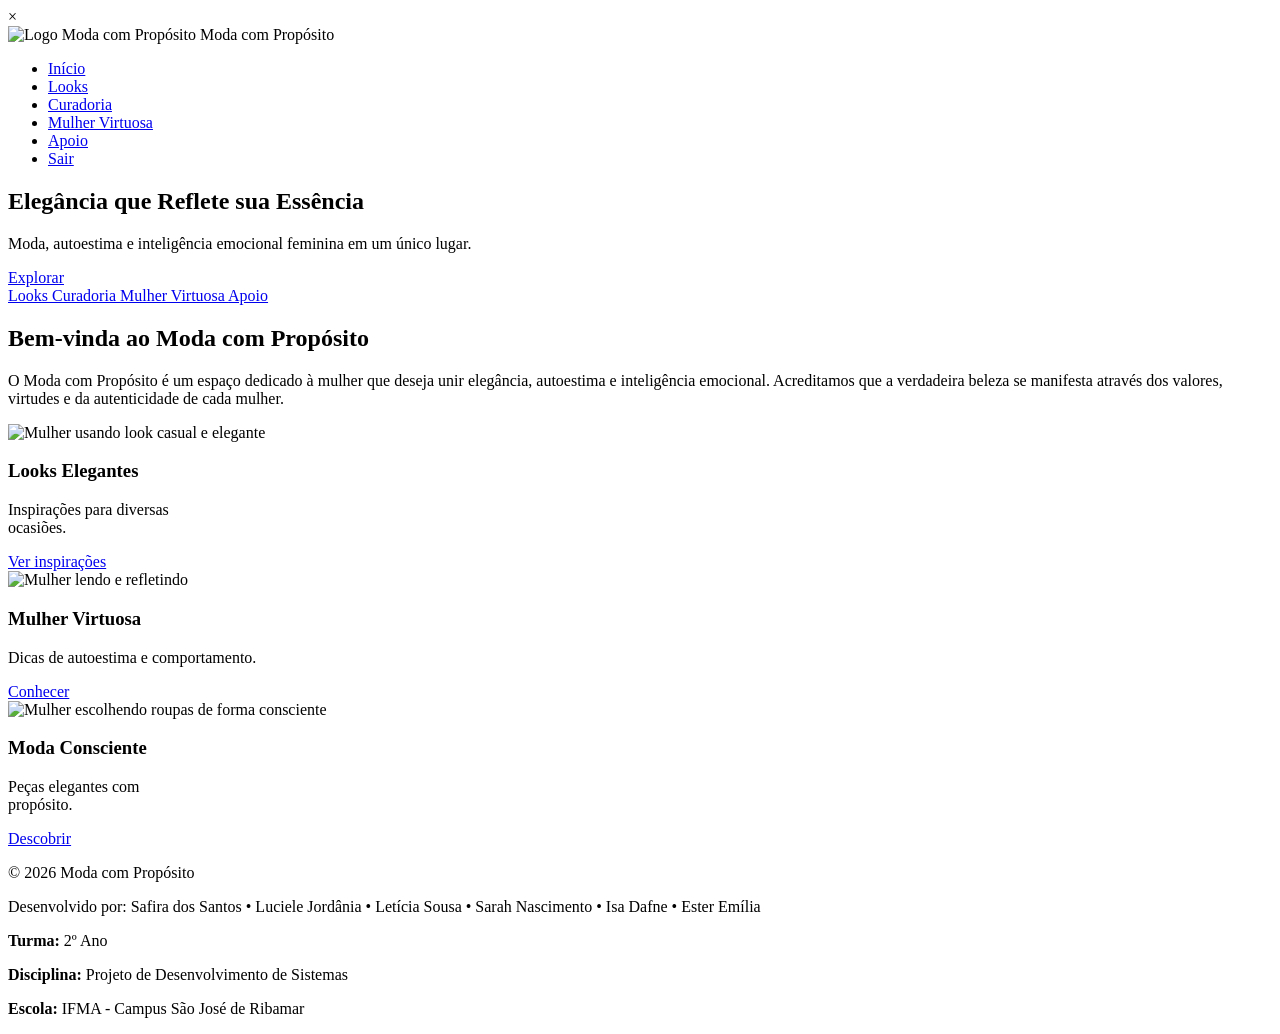
==== Index.html @ d9bc7b90 "Add files via upload" ====
<!DOCTYPE html>
<html lang="pt-BR">

<head>
    <meta charset="UTF-8">
    <meta name="viewport" content="width=device-width, initial-scale=1.0">

    <title>Moda com Propósito</title>

    <link rel="stylesheet" href="../Css/Style.css">
</head>

<div id="imagemZoom" class="imagem-zoom" onclick="fecharImagem()">
    <span class="fechar">&times;</span>
    <img id="imagemAmpliada" src="" alt="">
</div>

<script>
function abrirImagem(imagem) {
    document.getElementById("imagemAmpliada").src = imagem.src;
    document.getElementById("imagemZoom").style.display = "flex";
}

function fecharImagem() {
    document.getElementById("imagemZoom").style.display = "none";
}
</script>

<body>

    <header>

        <div class="logo">
            <img src="../Img/Moda.png" alt="Logo Moda com Propósito"
            onclick="abrirImagem(this)">
            <span>Moda com Propósito</span>
        </div>

        <nav>
            <ul>
                <li><a href="Homepage.html">Início</a></li>
                <li><a href="Looks.html">Looks</a></li>
                <li><a href="Curadoria.html">Curadoria</a></li>
                <li><a href="Virtuosa.html">Mulher Virtuosa</a></li>
                <li><a href="Apoio.html">Apoio</a></li>
                <li><a href="Login.html" class="sair">Sair</a></li>
            </ul>
        </nav>

    </header>

    <section class="banner">

        <div class="banner-content">

            <h1>
                Elegância que Reflete sua Essência
            </h1>

            <p>
                Moda, autoestima e inteligência emocional feminina
                em um único lugar.
            </p>

            <div class="explorar">

                <a href="#" class="btn">
                    Explorar
                </a>

                <div class="explorar-menu">

                    <a href="Looks.html">
                        Looks
                    </a>

                    <a href="Curadoria.html">
                        Curadoria
                    </a>

                    <a href="Virtuosa.html">
                        Mulher Virtuosa
                    </a>

                    <a href="Apoio.html">
                        Apoio
                    </a>

                </div>

            </div>

        </div>

    </section>

    <section class="sobre">

        <h2>
            Bem-vinda ao Moda com Propósito
        </h2>

        <p>
            O Moda com Propósito é um espaço dedicado à mulher que deseja
            unir elegância, autoestima e inteligência emocional. Acreditamos
            que a verdadeira beleza se manifesta através dos valores,
            virtudes e da autenticidade de cada mulher.
        </p>

    </section>

    <section class="destaques">

        <div class="card">

            <img
                src="../Img/Img1.png"
                alt="Mulher usando look casual e elegante"
                onclick="abrirImagem(this)"
            >
           <div class="card-conteudo">
            <h3>
                Looks Elegantes
            </h3>

            <p>
                Inspirações para diversas <br>
                ocasiões.
           </p>

           <a href="Looks.html" class="card-botao">
                Ver inspirações
            </a>
        </div>
        </div>

        <div class="card">
        

            <img
                src="../Img/Img2.png"
                alt="Mulher lendo e refletindo"
                onclick="abrirImagem(this)"
            >
            <div class="card-conteudo">
            <h3>
                Mulher Virtuosa
            </h3>

            <p>
                Dicas de autoestima e comportamento.
            </p>

            <a href="Virtuosa.html" class="card-botao">
                Conhecer
            </a>
         </div>
        </div>

        <div class="card">

            <img
                src="../Img/Img3.jpeg"
                alt="Mulher escolhendo roupas de forma consciente"
                onclick="abrirImagem(this)"
            >

           <div class="card-conteudo">
            <h3>
                Moda Consciente
            </h3>

            <p>
                Peças elegantes com <br>
                propósito.
            </p>

            <a href="Curadoria.html" class="card-botao">
                Descobrir
            </a>
         </div>
        </div>

    </section>

    <footer class="footer">

        <div class="footer-container">

            <p class="copyright">
                © 2026 Moda com Propósito
            </p>

            <p class="devs">
                Desenvolvido por:
                Safira dos Santos •
                Luciele Jordânia •
                Letícia Sousa •
                Sarah Nascimento •
                Isa Dafne •
                Ester Emília
            </p>

            <div class="footer-info">

                <p>
                    <strong>Turma:</strong>
                    2º Ano
                </p>

                <p>
                    <strong>Disciplina:</strong>
                    Projeto de Desenvolvimento de Sistemas
                </p>

                <p>
                    <strong>Escola:</strong>
                    IFMA - Campus São José de Ribamar
                </p>

            </div>

        </div>

    </footer>

</body>

</html>
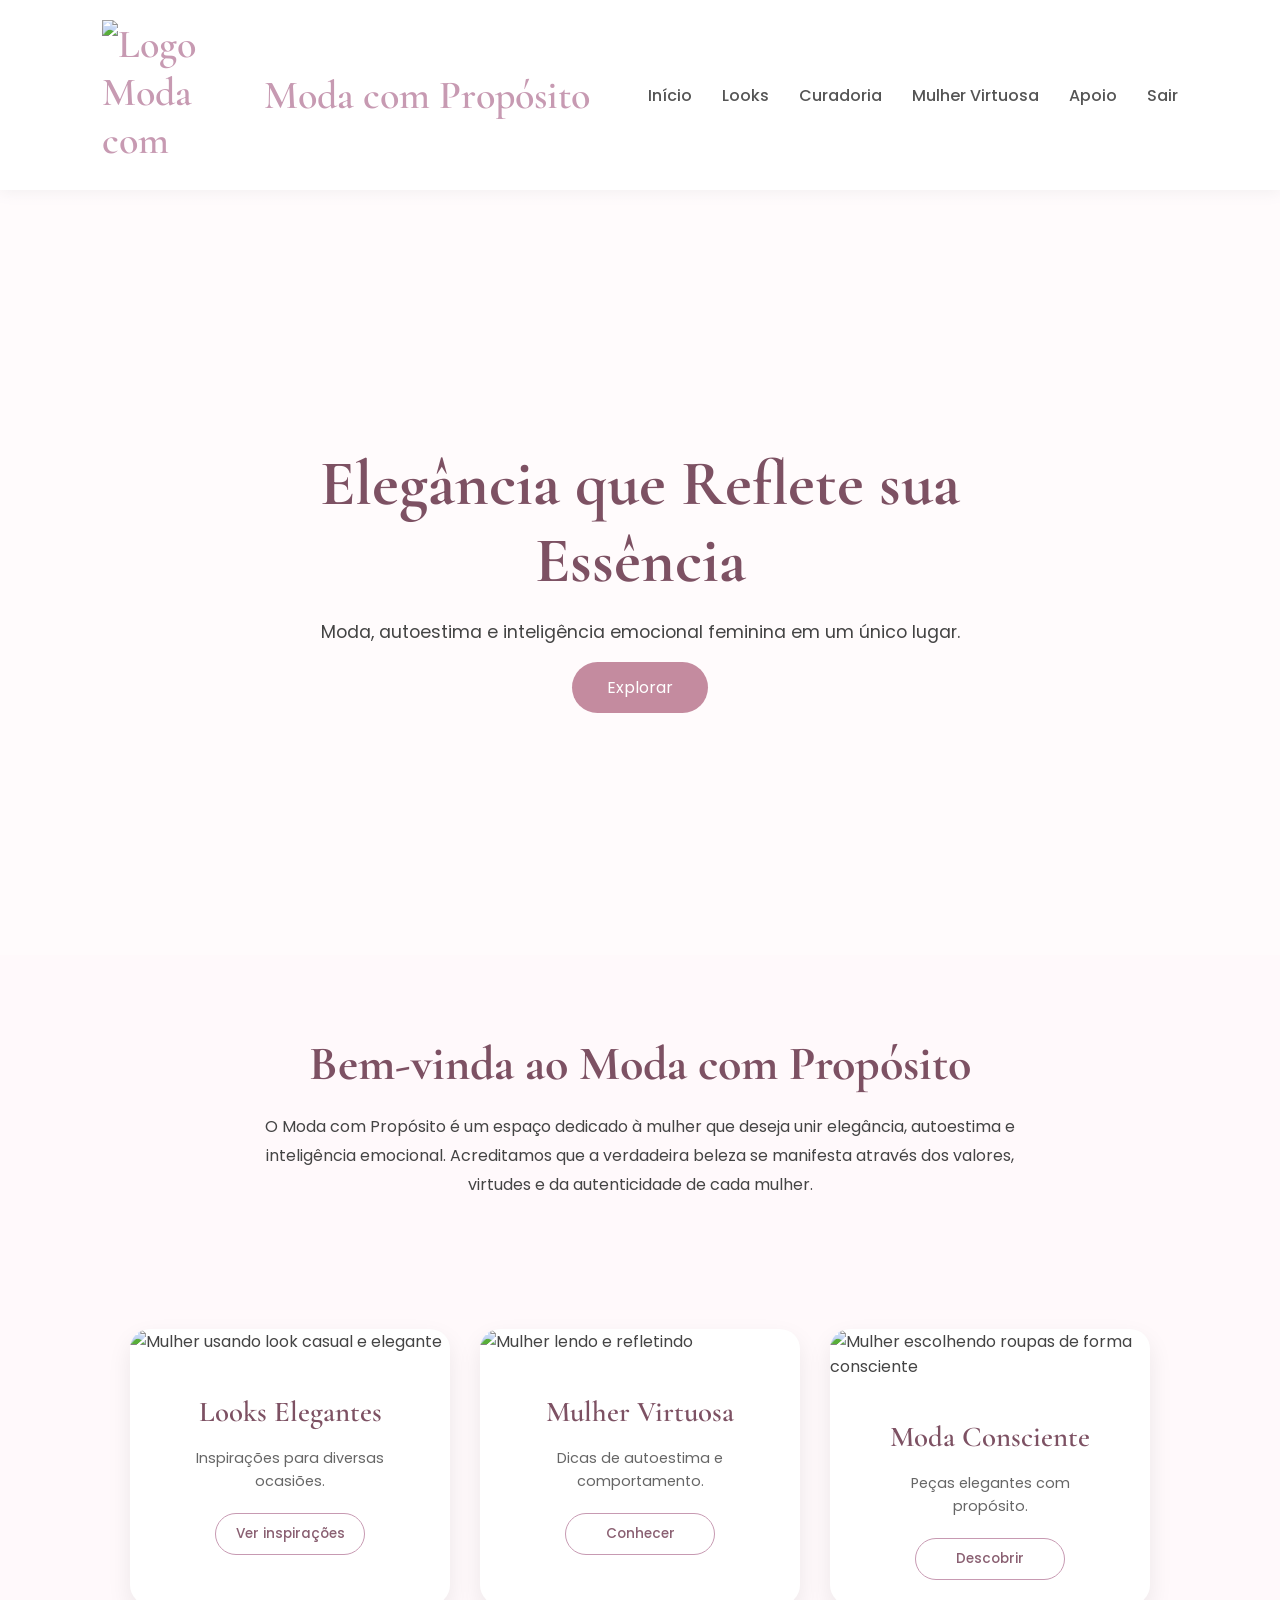
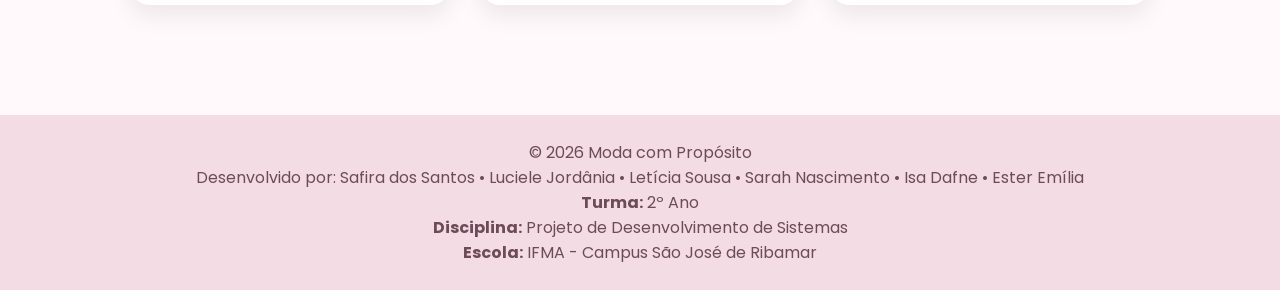
==== commit f3c5de33: "Update Index.html" ====
--- a/Index.html
+++ b/Index.html
@@ -7,7 +7,7 @@
 
     <title>Moda com Propósito</title>
 
-    <link rel="stylesheet" href="../Css/Style.css">
+    <link rel="stylesheet" href="Style.css">
 </head>
 
 <div id="imagemZoom" class="imagem-zoom" onclick="fecharImagem()">
@@ -226,4 +226,4 @@
 
 </body>
 
-</html>+</html>
--- a/Style.css
+++ b/Style.css
@@ -0,0 +1,571 @@
+@import url('https://fonts.googleapis.com/css2?family=Cormorant+Garamond:wght@400;600&family=Poppins:wght@300;400;500&display=swap');
+
+*{
+    margin:0;
+    padding:0;
+    box-sizing:border-box;
+}
+
+body{
+    font-family:'Poppins',sans-serif;
+    background:#fff9fb;
+    color:#444;
+}
+
+header{
+    display:flex;
+    justify-content:space-between;
+    align-items:center;
+    padding:20px 8%;
+    background:white;
+    box-shadow:0 2px 15px rgba(0,0,0,0.08);
+}
+
+.logo{
+    display: flex;
+    align-items: center;
+    gap: 12px;
+    font-family: 'Cormorant Garamond', serif;
+    font-size: 2.5rem;
+    font-weight: 600;
+    color: #c79ab2;
+}
+
+.logo img{
+    width: 150px;
+    height: 150px;
+    object-fit: contain;
+}
+
+nav ul{
+    display:flex;
+    list-style:none;
+    gap:30px;
+}
+
+nav a{
+    text-decoration:none;
+    color:#555;
+    font-weight:500;
+    transition:0.3s;
+}
+
+nav a:hover{
+    color:#c48b9f;
+}
+
+.banner{
+    height:85vh;
+    background:
+    linear-gradient(rgba(255,255,255,0.35),
+    rgba(255,255,255,0.35)),
+    url("https://images.unsplash.com/photo-1496747611176-843222e1e57c")
+    center/cover;
+    display:flex;
+    align-items:center;
+    justify-content:center;
+    text-align:center;
+}
+
+.banner h1{
+    font-family:'Cormorant Garamond',serif;
+    font-size:4rem;
+    color:#7d5163;
+    margin-bottom:20px;
+}
+
+.banner p{
+    font-size:1.1rem;
+    margin-bottom:30px;
+}
+
+.btn{
+    text-decoration:none;
+    background:#c48b9f;
+    color:white;
+    padding:14px 35px;
+    border-radius:30px;
+    transition:0.3s;
+}
+
+.btn:hover{
+    background:#b4758c;
+}
+
+.banner-content{
+    max-width:700px;
+    text-align:center;
+}
+
+.explorar{
+    position:relative;
+    display:inline-block;
+}
+
+.explorar-menu{
+    display:none;
+    position:absolute;
+    top:100%;
+    left:50%;
+    transform:translateX(-50%);
+    background:white;
+    min-width:190px;
+    padding-top:10px;
+    border-radius:12px;
+    box-shadow:0 8px 20px rgba(0,0,0,0.12);
+    overflow:hidden;
+    z-index:100;
+}
+
+.explorar-menu a{
+    display:block;
+    padding:12px 18px;
+    text-decoration:none;
+    color:#7d5163;
+    font-family:'Poppins',sans-serif;
+    font-size:14px;
+}
+
+.explorar-menu a:hover{
+    background:#fff0f5;
+    color:#d499ae;
+}
+
+.explorar:hover .explorar-menu{
+    display:block;
+}
+
+.sobre{
+    padding:80px 10%;
+    text-align:center;
+}
+
+.sobre h2{
+    font-family:'Cormorant Garamond',serif;
+    font-size:3rem;
+    color:#7d5163;
+    margin-bottom:20px;
+}
+
+.sobre p{
+    max-width:800px;
+    margin:auto;
+    line-height:1.8;
+}
+
+.destaques{
+    padding:50px 8%;
+    display:flex;
+    gap:30px;
+    justify-content:center;
+    flex-wrap:wrap;
+}
+
+.card{
+    width:320px;
+    background:white;
+    border-radius:20px;
+    overflow:hidden;
+    box-shadow:0 10px 25px rgba(0,0,0,0.08);
+    transition:0.4s;
+}
+
+.card:hover{
+    transform:translateY(-10px);
+}
+
+.card img{
+    width:100%;
+    height:350px;
+    object-fit:cover;
+    object-position:center top;
+}
+
+.card h3{
+    padding:20px 20px 10px;
+    color:#7d5163;
+}
+
+.card p{
+    padding:0 20px 20px;
+}
+
+.card-conteudo{
+    padding:20px 20px 25px;
+
+    text-align:center;
+
+    display:flex;
+    flex-direction:column;
+
+    min-height:190px;
+}
+
+.card h3{
+    font-family:'Cormorant Garamond',serif;
+
+    font-size:1.8rem;
+
+    font-weight:600;
+
+    color:#7d5163;
+
+    margin-bottom:8px;
+}
+
+.card p{
+    padding:0;
+
+    margin:0 auto;
+
+    max-width:260px;
+
+    font-size:0.9rem;
+
+    line-height:1.6;
+
+    color:#666;
+}
+
+.card-botao{
+    display:inline-flex;
+
+    align-items:center;
+    justify-content:center;
+
+    width:max-content;
+
+    min-width:150px;
+
+    height:42px;
+
+    margin:20px auto 0;
+
+    border:1px solid #c79ab2;
+
+    border-radius:25px;
+
+    background:transparent;
+
+    color:#8a6072;
+
+    text-decoration:none;
+
+    font-family:'Poppins',sans-serif;
+
+    font-size:0.85rem;
+
+    font-weight:500;
+
+    transition:0.3s ease;
+}
+
+.card-botao:hover{
+    background:#c79ab2;
+
+    color:white;
+}
+
+footer{
+    background:#f4dce4;
+    text-align:center;
+    padding:25px;
+    margin-top:60px;
+    color:#6d4b58;
+}
+
+@media(max-width:768px){
+
+    header{
+        flex-direction:column;
+        gap:15px;
+    }
+
+    nav ul{
+        flex-wrap:wrap;
+        justify-content:center;
+    }
+
+    .banner h1{
+        font-size:2.8rem;
+    }
+
+    .card{
+        width:100%;
+    }
+}
+
+.pagina-looks {
+    background: #fff9fb;
+}
+
+.pagina-looks .sobre {
+    padding: 65px 20px 45px;
+    text-align: center;
+}
+
+.pagina-looks .sobre h2 {
+    font-family: 'Cormorant Garamond', serif;
+    font-size: 3.2rem;
+    font-weight: 600;
+    color: #7d5163;
+    margin-bottom: 15px;
+}
+
+.pagina-looks .sobre p {
+    max-width: 700px;
+    margin: 0 auto;
+    color: #777;
+    font-size: 0.95rem;
+    line-height: 1.8;
+}
+
+.pagina-looks .categoria {
+    max-width: 1250px;
+    margin: 0 auto 90px;
+    padding: 0 30px;
+}
+
+.pagina-looks .titulo-categoria {
+    text-align: center;
+    margin-bottom: 35px;
+}
+
+.pagina-looks .titulo-categoria span {
+    display: none;
+}
+
+.pagina-looks .titulo-categoria h2 {
+    font-family: 'Cormorant Garamond', serif;
+    font-size: 2.8rem;
+    font-weight: 600;
+    color: #7d5163;
+
+    margin: 0 0 8px;
+}
+
+.pagina-looks .titulo-categoria h2::after {
+    content: "";
+    display: block;
+
+    width: 45px;
+    height: 2px;
+
+    background: #c48b9f;
+
+    margin: 12px auto 14px;
+}
+
+.pagina-looks .titulo-categoria p {
+    margin: 0 auto;
+
+    max-width: 600px;
+
+    color: #777;
+
+    font-size: 0.95rem;
+
+    line-height: 1.7;
+}
+
+.pagina-looks .looks-galeria {
+    display: grid;
+
+    grid-template-columns: repeat(3, 1fr);
+
+    gap: 30px;
+
+    width: 100%;
+}
+
+.pagina-looks .look {
+    background: #ffffff;
+
+    border-radius: 18px;
+
+    overflow: hidden;
+
+    box-shadow: 0 7px 22px rgba(0, 0, 0, 0.07);
+
+    transition: 0.35s ease;
+
+    display: flex;
+    flex-direction: column;
+}
+
+
+.pagina-looks .look:hover {
+    transform: translateY(-6px);
+
+    box-shadow: 0 14px 30px rgba(125, 81, 99, 0.15);
+}
+
+.pagina-looks .look img {
+    display: block;
+
+    width: 100%;
+
+    height: 320px;
+
+    object-fit: contain;
+
+    object-position: center;
+
+    transition: transform 0.4s ease;
+}
+
+.pagina-looks .look:hover img {
+    transform: scale(1.03);
+}
+
+.pagina-looks .look h3 {
+    font-family: 'Cormorant Garamond', serif;
+
+    font-size: 1.65rem;
+
+    font-weight: 600;
+
+    color: #7d5163;
+
+    text-align: center;
+
+    margin: 0;
+
+    padding: 20px 20px 8px;
+}
+
+.pagina-looks .look p {
+    font-family: 'Poppins', sans-serif;
+
+    font-size: 0.88rem;
+
+    line-height: 1.7;
+
+    color: #666;
+
+    text-align: center;
+
+    margin: 0;
+
+    padding: 0 25px 25px;
+}
+
+.pagina-looks .look p::after {
+    content: "✦";
+
+    display: block;
+
+    color: #c48b9f;
+
+    font-size: 0.7rem;
+
+    margin-top: 14px;
+}
+
+
+@media (max-width: 950px) {
+
+    .pagina-looks .looks-galeria {
+        grid-template-columns: repeat(2, 1fr);
+    }
+
+}
+
+@media (max-width: 650px) {
+
+    .pagina-looks .sobre {
+        padding: 50px 20px 35px;
+    }
+
+    .pagina-looks .sobre h2 {
+        font-size: 2.6rem;
+    }
+
+    .pagina-looks .categoria {
+        padding: 0 18px;
+        margin-bottom: 65px;
+    }
+
+    .pagina-looks .titulo-categoria h2 {
+        font-size: 2.4rem;
+    }
+
+    .pagina-looks .looks-galeria {
+        grid-template-columns: 1fr;
+        gap: 25px;
+    }
+
+    .pagina-looks .look img {
+        height: 380px;
+    }
+
+}
+
+.sair{
+    color:#555;
+    font-weight:500;
+}
+.sair:hover{
+    color:#c48b9f;
+}
+
+.pagina-looks .look img {
+    cursor: zoom-in;
+}
+
+.imagem-zoom {
+    display: none;
+
+    position: fixed;
+    z-index: 9999;
+
+    top: 0;
+    left: 0;
+
+    width: 100%;
+    height: 100%;
+
+    background: rgba(40, 25, 32, 0.75);
+
+    align-items: center;
+    justify-content: center;
+
+    padding: 40px;
+}
+
+.imagem-zoom img {
+    max-width: 90%;
+    max-height: 90%;
+
+    width: auto;
+    height: auto;
+
+    object-fit: contain;
+
+    border-radius: 15px;
+
+    box-shadow: 0 15px 50px rgba(0,0,0,0.3);
+}
+
+.fechar {
+    position: absolute;
+
+    top: 25px;
+    right: 35px;
+
+    font-size: 40px;
+
+    color: white;
+
+    cursor: pointer;
+
+    font-family: Arial, sans-serif;
+
+    transition: 0.3s;
+}
+
+.fechar:hover {
+    color: #e5b6c7;
+}
+
+
